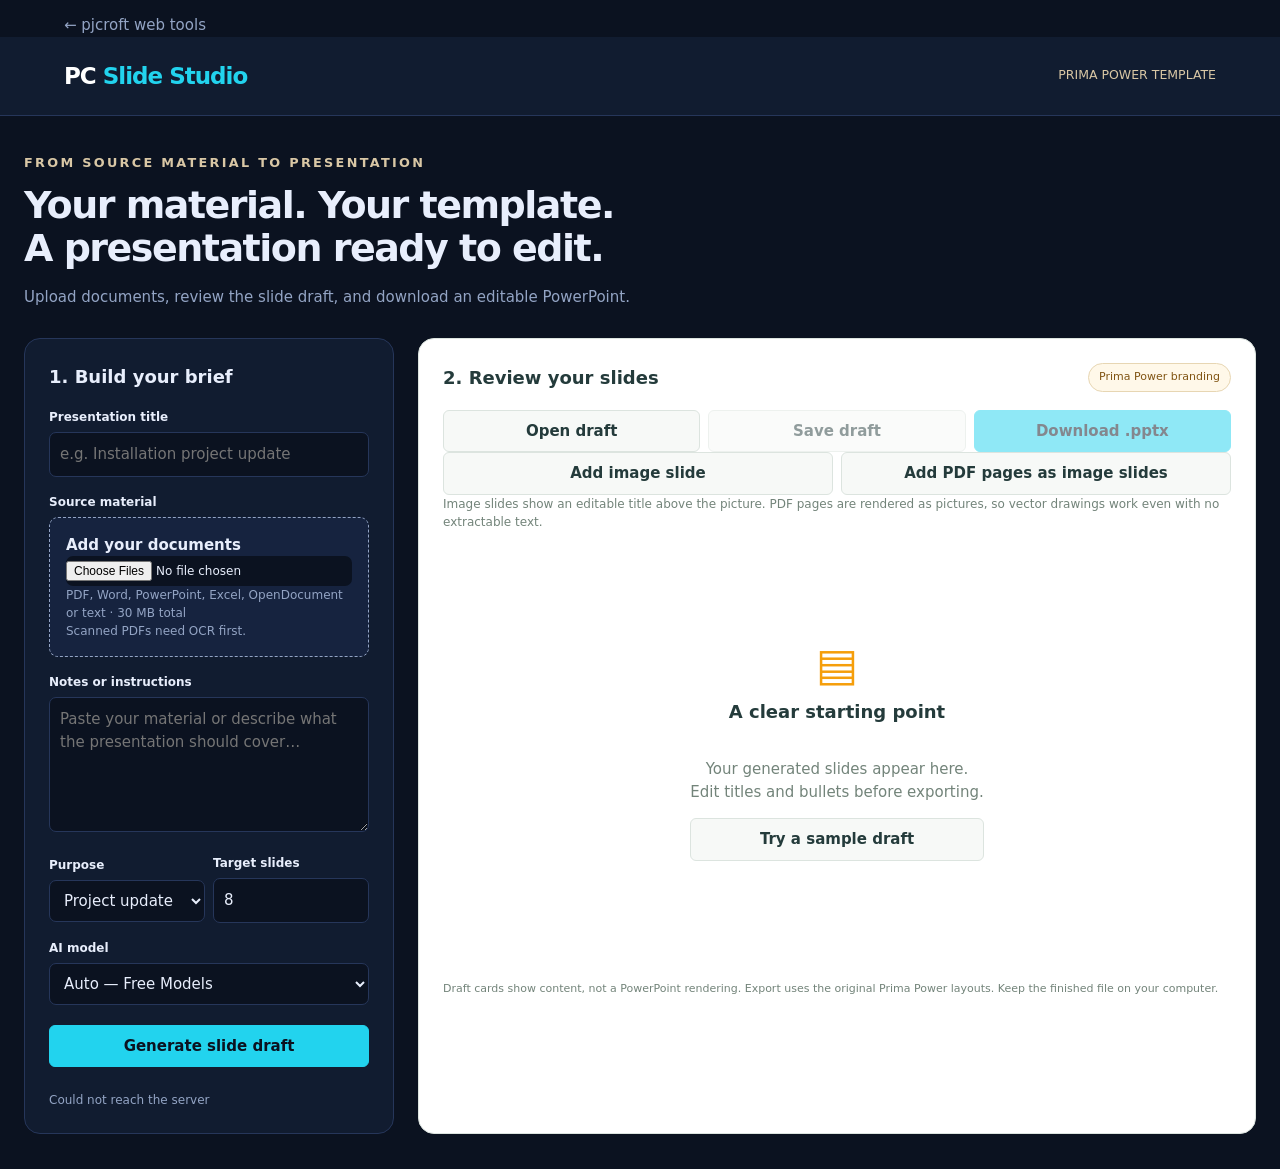
==== pc-slide-studio/static/index.html @ 3c65cc6b "Initial commit: PC Plan 1.2 + shift-click colour, PC Slide Studio v3, PC Form Studio" ====
<!doctype html><html lang="en"><meta charset="utf-8"><meta name="viewport" content="width=device-width,initial-scale=1"><title>PC Slide Studio</title><style>
:root{--green:#123e35;--gold:#c9a655;--ink:#20352f;--muted:#6a7872}*{box-sizing:border-box}body{margin:0;background:#f4f5ef;color:var(--ink);font:15px/1.5 system-ui,sans-serif}header{background:var(--green);color:white;padding:22px 5%;display:flex;align-items:center;justify-content:space-between}header strong{font-size:23px;letter-spacing:-1px}header small{color:#d5c28e}main{max-width:1300px;margin:35px auto;padding:0 24px}.eyebrow{letter-spacing:2px;font-size:11px;font-weight:750;color:#96772e}h1{font-size:38px;line-height:1.15;letter-spacing:-1.5px;margin:10px 0}p{color:var(--muted)}.grid{display:grid;grid-template-columns:370px 1fr;gap:24px;margin-top:30px}.panel{background:white;border:1px solid #dfe4da;border-radius:16px;padding:24px;box-shadow:0 8px 24px #193c3005}h2{font-size:18px;margin:0 0 18px}label{display:block;font-size:12px;font-weight:700;margin:16px 0 6px}input,textarea,select{font:inherit;width:100%;border:1px solid #d6ddd4;border-radius:7px;padding:10px;background:#fcfdf9;color:var(--ink)}textarea{resize:vertical}input:focus,textarea:focus,select:focus{outline:2px solid var(--gold)}button{font:inherit;font-weight:650;border:0;border-radius:7px;padding:11px 16px;cursor:pointer;background:var(--green);color:white}button:disabled{opacity:.5;cursor:wait}.primary{width:100%;background:var(--gold);color:#23372e;margin-top:20px}.secondary{background:#eef2e9;color:var(--green)}.row{display:flex;gap:8px;align-items:center;flex-wrap:wrap}.row>*{flex:1}.drop{border:1px dashed #9cac9b;background:#f6f8f1;border-radius:9px;padding:16px}.drop input{font-size:12px;border:0;background:none;padding:5px 0}.help{font-size:12px;color:var(--muted)}#status{padding:12px 0;font-size:13px;white-space:pre-wrap}#status.error{color:#a03525}.toolbar{display:flex;justify-content:space-between;gap:10px;align-items:center;margin-bottom:18px}.toolbar h2{margin:0}.empty{min-height:430px;display:grid;place-content:center;text-align:center;padding:30px}.icon{font-size:45px;color:var(--gold)}.slide{border:1px solid #dde3d9;border-radius:10px;margin:14px 0;padding:18px}.slide-head{display:flex;align-items:center;gap:8px}.slide-head b{color:#8b7033;font-size:12px;margin-right:auto}.slide-head button{padding:4px 9px;font-size:12px}.slide select{width:115px;font-size:12px;padding:5px}.slide label{margin-top:10px}.slide textarea{min-height:95px}.badge{border:1px solid #ced8c6;border-radius:20px;padding:5px 10px;font-size:11px;color:#476046}.footer{font-size:11px;margin:20px 0;color:var(--muted)}@media(max-width:850px){.grid{grid-template-columns:1fr}h1{font-size:30px}.toolbar{flex-wrap:wrap}header{padding:18px 24px}}@media(prefers-reduced-motion:no-preference){button:hover{filter:brightness(1.08)}}
</style><link rel="stylesheet" href="midnight-template.css"><style>
body{background:var(--bg);color:var(--text)}header{background:var(--panel);border-bottom:1px solid var(--line)}header small{color:var(--tan)}header strong span{color:var(--accent)!important}main>p{color:var(--muted)}.eyebrow{color:var(--tan)}.panel{background:var(--panel);border-color:var(--line);box-shadow:none}.panel:first-child input,.panel:first-child textarea,.panel:first-child select{background:var(--bg);border-color:var(--line);color:var(--text)}.drop{background:var(--panel2);border-color:var(--muted)}.help,.footer{color:var(--muted)}input:focus,textarea:focus,select:focus{outline-color:var(--accent)}button,.primary{background:var(--accent);color:var(--bg);border-color:var(--accent)}button:hover,.primary:hover{background:var(--accent-hover)}.secondary{background:var(--panel2);color:var(--text);border-color:var(--line)}.secondary:hover{background:var(--glow)}.grid>.panel:nth-child(2){background:var(--paper);color:var(--paper-text);border-color:var(--paper-line)}.grid>.panel:nth-child(2) .secondary{background:var(--paper-head);color:var(--paper-text);border-color:var(--paper-line)}.grid>.panel:nth-child(2) .secondary:hover{background:var(--tan-light)}.grid>.panel:nth-child(2) input,.grid>.panel:nth-child(2) textarea,.grid>.panel:nth-child(2) select{background:var(--paper);color:var(--paper-text);border-color:var(--paper-line)}.grid>.panel:nth-child(2) .help,.grid>.panel:nth-child(2) .footer,.empty p{color:var(--paper-muted)}.slide{border-color:var(--paper-line)}.slide-head b,.icon{color:var(--accent2)}.badge{background:var(--paper-phase);color:#805413;border-color:#e7d6b3}#status.error{color:#ffb4a1}
</style><div class="homebar" style="padding:14px 5% 0"><a href="../">← pjcroft web tools</a></div><header><strong>PC <span style="color:var(--accent)">Slide Studio</span></strong><small>PRIMA POWER TEMPLATE</small></header><main><span class="eyebrow">FROM SOURCE MATERIAL TO PRESENTATION</span><h1>Your material. Your template.<br>A presentation ready to edit.</h1><p>Upload documents, review the slide draft, and download an editable PowerPoint.</p><div class="grid"><section class="panel"><h2>1. Build your brief</h2><form id="brief"><label for="title">Presentation title</label><input id="title" name="title" placeholder="e.g. Installation project update" maxlength="140"><label>Source material</label><div class="drop"><strong>Add your documents</strong><input aria-label="Upload source material" id="files" name="files" type="file" multiple accept=".pdf,.docx,.pptx,.xls,.xlsx,.odt,.ods,.html,.htm,.rtf,.txt,.md,.csv,.tsv,.json"><div class="help">PDF, Word, PowerPoint, Excel, OpenDocument or text · 30 MB total<br>Scanned PDFs need OCR first.</div></div><label for="notes">Notes or instructions</label><textarea id="notes" name="notes" rows="5" placeholder="Paste your material or describe what the presentation should cover…"></textarea><div class="row"><div><label for="purpose">Purpose</label><select id="purpose" name="purpose"><option>Project update</option><option>Customer presentation</option><option>Training</option><option>Proposal</option><option>General presentation</option></select></div><div><label for="count">Target slides</label><input id="count" name="count" type="number" value="8" min="3" max="30"></div></div><label for="model">AI model</label><select id="model" name="model"><option value="openrouter/free">Auto — Free Models</option><option value="nvidia/nemotron-3-super-120b-a12b:free">Nemotron 3 Super — Free</option></select><button class="primary" id="generate">Generate slide draft</button></form><div id="status" role="status" aria-live="polite"></div><div class="help" id="connection">Checking AI connection…</div></section><section class="panel"><div class="toolbar"><h2>2. Review your slides</h2><span class="badge" id="counter">Prima Power branding</span></div><div class="row"><button class="secondary" id="load">Open draft</button><button class="secondary" id="save" disabled>Save draft</button><button id="export" disabled>Download .pptx</button></div><div class="row"><button class="secondary" id="addImage">Add image slide</button><button class="secondary" id="addPdfPages">Add PDF pages as image slides</button></div><input type="file" accept=".png,.jpg,.jpeg" id="imagefile" hidden><input type="file" accept=".pdf" id="pdffile" hidden><div class="help">Image slides show an editable title above the picture. PDF pages are rendered as pictures, so vector drawings work even with no extractable text.</div><input type="file" accept=".json" id="draftfile" hidden><div id="slides"><div class="empty"><div class="icon">▤</div><h2>A clear starting point</h2><p>Your generated slides appear here.<br>Edit titles and bullets before exporting.</p><button class="secondary" id="demo">Try a sample draft</button></div></div><button class="secondary" id="add" hidden>+ Add content slide</button><div class="footer">Draft cards show content, not a PowerPoint rendering. Export uses the original Prima Power layouts. Keep the finished file on your computer.</div></section></div></main><script>
let deck=null;const $=s=>document.querySelector(s);const msg=(t,error=false)=>{$('#status').textContent=t;$('#status').className=error?'error':''};
function download(blob,name){const u=URL.createObjectURL(blob);const a=document.createElement('a');a.href=u;a.download=name;a.click();setTimeout(()=>URL.revokeObjectURL(u),3000)}
function render(){const host=$('#slides');host.replaceChildren();deck.slides.forEach((s,i)=>{const card=document.createElement('div');card.className='slide';const head=document.createElement('div');head.className='slide-head';const n=document.createElement('b');n.textContent=String(i+1).padStart(2,'0');head.append(n);const sel=document.createElement('select');sel.setAttribute('aria-label','Slide layout');['cover','content','section','closing','image'].forEach(v=>{const o=document.createElement('option');o.value=v;o.textContent=v[0].toUpperCase()+v.slice(1);sel.append(o)});sel.value=s.layout;sel.onchange=()=>{s.layout=sel.value;render()};head.append(sel);[['↑',()=>{if(i>0){[deck.slides[i-1],deck.slides[i]]=[s,deck.slides[i-1]];render()}}],['↓',()=>{if(i<deck.slides.length-1){[deck.slides[i+1],deck.slides[i]]=[s,deck.slides[i+1]];render()}}],['Remove',()=>{if(deck.slides.length>1){deck.slides.splice(i,1);render()}}]].forEach(([text,fn])=>{const b=document.createElement('button');b.className='secondary';b.textContent=text;b.onclick=fn;head.append(b)});card.append(head);const l=document.createElement('label');l.textContent='Slide title';const title=document.createElement('input');title.value=s.title||'';title.maxLength=140;title.oninput=()=>s.title=title.value; l.append(title);card.append(l);if(s.layout==='content'){const bl=document.createElement('label');bl.textContent='Bullets · one per line (up to 6)';const body=document.createElement('textarea');body.value=(s.bullets||[]).join('\n');body.oninput=()=>s.bullets=body.value.split('\n').filter(x=>x.trim());bl.append(body);card.append(bl)}if(s.layout==='closing'){const p=document.createElement('p');p.className='help';p.textContent='Uses the original THANK YOU closing layout. Custom text is not shown on this layout.';card.append(p)}if(s.layout==='image'){const p=document.createElement('p');p.className='help';p.textContent='Title is shown above the picture. Bullets are not shown on image slides.';card.append(p);if(s.image){const img=document.createElement('img');img.src=s.image;img.style.cssText='width:100%;border:1px solid #dde3d9;border-radius:6px';card.append(img)}const fi=document.createElement('input');fi.type='file';fi.accept='.png,.jpg,.jpeg';fi.onchange=async e=>{const f=e.target.files[0];if(!f)return;const rd=new FileReader();rd.onload=()=>{s.image=rd.result;render()};rd.readAsDataURL(f)};card.append(fi)}host.append(card)});$('#save').disabled=$('#export').disabled=false;$('#add').hidden=false;$('#counter').textContent=deck.slides.length+' slides';}
$('#brief').onsubmit=async e=>{e.preventDefault();const b=$('#generate');b.disabled=true;msg('Reading your material and drafting slides… This can take up to 3 minutes.');try{const r=await fetch('api/draft',{method:'POST',body:new FormData(e.target)});const d=await r.json();if(!r.ok)throw Error(d.error||'Generation failed');deck=d.deck;render();msg('Draft ready. Review all facts before exporting.\nModel: '+d.model)}catch(e){msg(e.message,true)}finally{b.disabled=false}};
$('#export').onclick=async()=>{const b=$('#export');b.disabled=true;try{const r=await fetch('api/export',{method:'POST',headers:{'Content-Type':'application/json'},body:JSON.stringify(deck)});if(!r.ok)throw Error((await r.json()).error);download(await r.blob(),(deck.title||'presentation').replace(/[^a-z0-9_-]/gi,'-')+'.pptx');msg('PowerPoint downloaded. You can edit it in PowerPoint or LibreOffice.')}catch(e){msg(e.message,true)}finally{b.disabled=false}};
$('#save').onclick=()=>download(new Blob([JSON.stringify(deck,null,2)],{type:'application/json'}),'pc-slide-draft.json');$('#load').onclick=()=>$('#draftfile').click();$('#draftfile').onchange=async e=>{try{const d=JSON.parse(await e.target.files[0].text());if(!Array.isArray(d.slides)||!d.slides.length||d.slides.length>40||d.slides.some(s=>!s||typeof s.title!=='string'||!['cover','content','section','closing','image'].includes(s.layout)||!Array.isArray(s.bullets)||s.bullets.some(b=>typeof b!=='string')))throw Error('Invalid draft');deck=d;render();msg('Draft loaded.')}catch(e){msg('Could not open this draft file.',true)}e.target.value=''};
$('#add').onclick=()=>{if(deck.slides.length>=40)return msg('Maximum 40 slides.',true);deck.slides.push({layout:'content',title:'New slide',bullets:[]});render()};$('#addImage').onclick=()=>$('#imagefile').click();
$('#imagefile').onchange=e=>{for(const f of e.target.files){const rd=new FileReader();rd.onload=()=>{if(!deck)deck={title:'Presentation',slides:[]};deck.slides.push({layout:'image',title:f.name.replace(/\.[^.]+$/,''),bullets:[],image:rd.result});render()};rd.readAsDataURL(f)}e.target.value=''};
$('#addPdfPages').onclick=()=>$('#pdffile').click();
$('#pdffile').onchange=async e=>{const f=e.target.files[0];if(!f)return;msg('Rendering PDF pages as pictures…');try{const fd=new FormData();fd.append('file',f);const r=await fetch('api/pdf-images',{method:'POST',body:fd});const d=await r.json();if(!r.ok)throw Error(d.error||'Could not render PDF');if(!deck)deck={title:f.name.replace(/\.[^.]+$/,''),slides:[]};const base=f.name.replace(/\.[^.]+$/,'');d.pages.forEach(p=>deck.slides.push({layout:'image',title:base+' — page '+p.page,bullets:[],image:p.image}));render();msg('Added '+d.pages.length+' image slide(s)'+(d.total>d.rendered?' (first '+d.rendered+' of '+d.total+' pages)':'')+'. Edit the titles, reorder, then export.')}catch(err){msg(err.message,true)}e.target.value=''};
$('#demo').onclick=()=>{deck={title:'Installation project update',slides:[{layout:'cover',title:'Installation project update',bullets:[]},{layout:'section',title:'Project overview',bullets:[]},{layout:'content',title:'Site readiness',bullets:['Example: Confirm foundation readiness before delivery','Example: Review power and utilities with the site team','Example: Agree on access for installation resources']},{layout:'closing',title:'THANK YOU',bullets:[]}]};render();msg('Sample content only. Replace it with your project details.')};fetch('api/status').then(r=>r.json()).then(s=>$('#connection').textContent=s.configured?'AI key configured · Free models only':'AI key not configured · Sample, editing and export still work').catch(()=>$('#connection').textContent='Could not reach the server');
</script></html>
---- pc-slide-studio/static/midnight-template.css ----
/* ============================================================
   pjcroft web tools — Midnight Electric + beige/tan
   Starter template for new apps. Copy this file into a new
   tool, link it, and build on it — don't re-pick colours.
   Pattern: dark navy chrome around the outside, cyan for the
   main action, amber for highlights, tan for secondary text,
   and a WHITE work surface in the middle (Gantt, task table,
   PDF pages — never dark).
   ============================================================ */

:root {
  /* Dark chrome */
  --bg: #0b1220;        /* page / sidebar background */
  --panel: #111c30;     /* cards, panels */
  --panel2: #16233f;    /* raised panels, table headers on dark */
  --glow: #16324f;      /* optional radial glow on the hub */
  --text: #e8eefc;      /* main text on dark */
  --muted: #93a4c4;     /* secondary text on dark */
  --line: #26365a;      /* borders on dark */
  --line-dark: #1e2f4a; /* subtle row dividers on dark */

  /* Accents */
  --accent: #22d3ee;    /* primary buttons, links, highlights */
  --accent-hover: #67e8f9;
  --accent2: #f59e0b;   /* amber highlights, milestones, warnings */
  --tan: #d9c7a5;       /* beige/tan secondary text, eyebrows */
  --tan-light: #efe6cf; /* lighter tan inner panels / buttons */

  /* White work surface (keep the document area light) */
  --paper: #ffffff;
  --paper-text: #243b3b;
  --paper-muted: #73847a;
  --paper-line: #dce4df;
  --paper-row: #edf1ed;
  --paper-head: #f7f9f7;
  --paper-selected: #fff0d0;
  --paper-phase: #fff8e9;
}

* { box-sizing: border-box; }

body {
  margin: 0;
  font-family: system-ui, sans-serif;
  color: var(--text);
  background: var(--bg);
}

a { color: var(--accent); }
a:hover { color: var(--accent-hover); }

/* ---- Buttons ---- */
button {
  cursor: pointer;
  border: 1px solid var(--line);
  border-radius: 6px;
  background: var(--panel2);
  color: var(--text);
  padding: 9px 13px;
}
button:hover { border-color: var(--accent); }

button.primary {
  background: var(--accent);
  border-color: var(--accent);
  color: var(--bg);
}
button.primary:hover { background: var(--accent-hover); }

/* ---- Sidebar / chrome ---- */
aside {
  background: var(--bg);
  color: var(--text);
}
aside .nav { color: var(--text); }
aside .nav:hover { background: var(--panel2); color: var(--tan); }

/* ---- Home link (pattern for every app page) ---- */
/* <div class="homebar"><a href="../">← pjcroft web tools</a></div> */
.homebar a {
  color: var(--muted);
  text-decoration: none;
}
.homebar a:hover { color: var(--tan); }

/* ---- Cards ---- */
.card {
  background: var(--panel);
  border: 1px solid var(--line);
  border-radius: 9px;
  padding: 20px;
}
.eyebrow {
  color: var(--tan);
  letter-spacing: 0.18em;
  text-transform: uppercase;
  font-size: 0.8rem;
  font-weight: 700;
}
.muted { color: var(--muted); }

/* ---- White work surface ---- */
.workspace {
  background: var(--paper);
  color: var(--paper-text);
  border: 1px solid var(--paper-line);
  border-radius: 9px;
}
.workspace th {
  background: var(--paper-head);
  color: var(--paper-muted);
  border-bottom: 1px solid var(--paper-line);
}
.workspace td { border-bottom: 1px solid var(--paper-row); }
.workspace tr.selected td { background: var(--paper-selected); }
.workspace tr.phase td { background: var(--paper-phase); }

/* ---- Tan inspector panel (Form Studio pattern) ---- */
.inspector {
  background: var(--tan);
  color: var(--bg);
}
.inspector .inner {
  background: var(--tan-light);
  color: var(--bg);
}
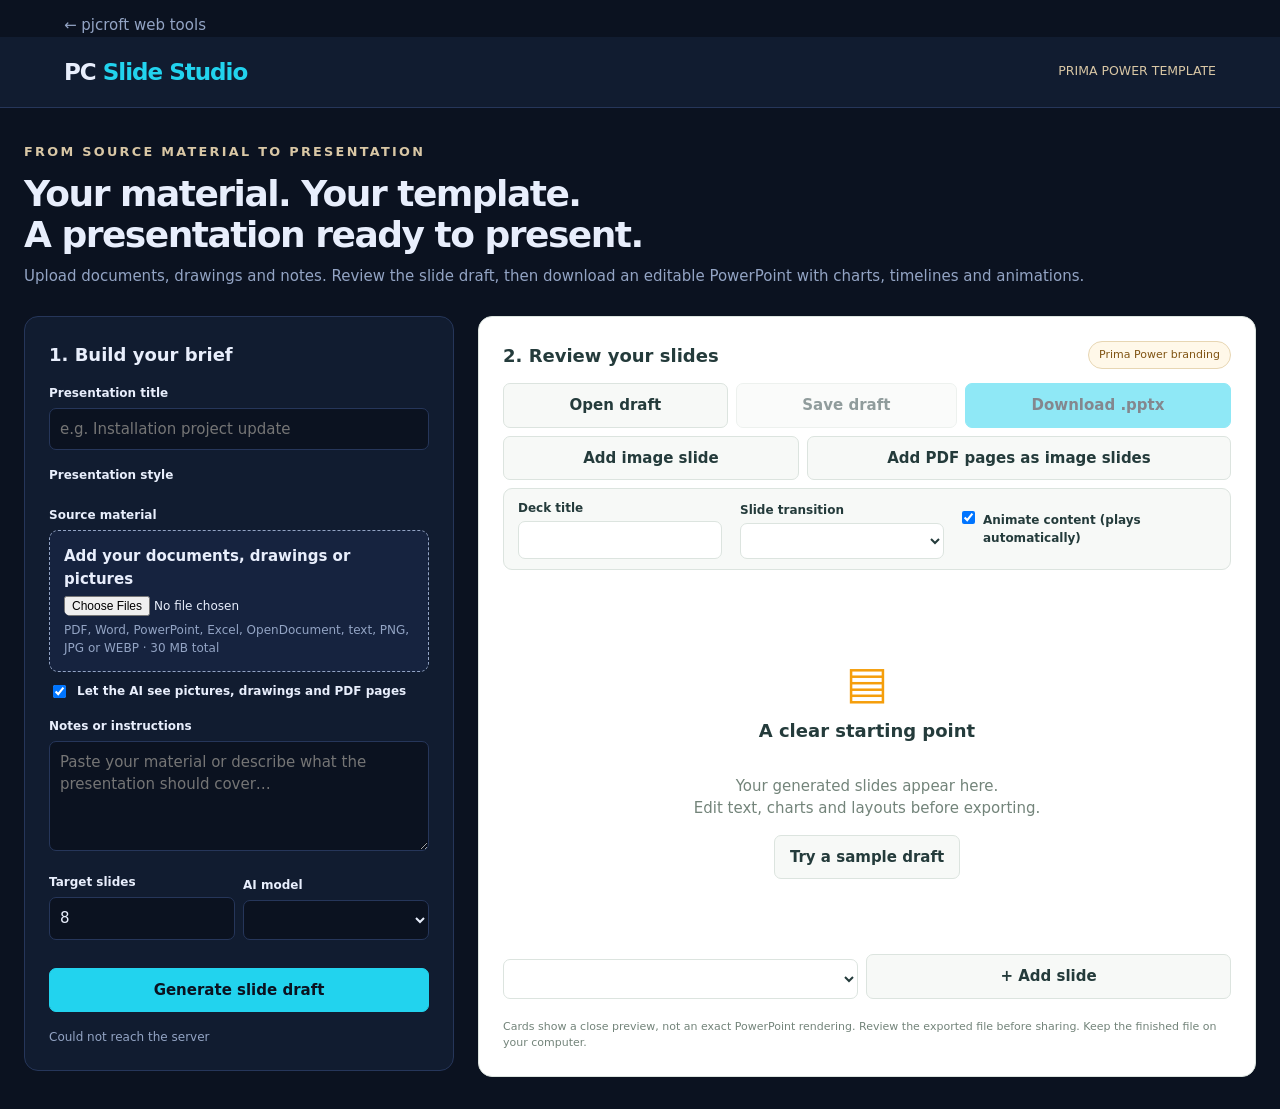
==== commit af524a36: "PC Slide Studio: redesigned exports, new slide types, vision prompts, more free models - Rebuild exp" ====
--- a/pc-slide-studio/static/index.html
+++ b/pc-slide-studio/static/index.html
@@ -1,17 +1,103 @@
-<!doctype html><html lang="en"><meta charset="utf-8"><meta name="viewport" content="width=device-width,initial-scale=1"><title>PC Slide Studio</title><style>
-:root{--green:#123e35;--gold:#c9a655;--ink:#20352f;--muted:#6a7872}*{box-sizing:border-box}body{margin:0;background:#f4f5ef;color:var(--ink);font:15px/1.5 system-ui,sans-serif}header{background:var(--green);color:white;padding:22px 5%;display:flex;align-items:center;justify-content:space-between}header strong{font-size:23px;letter-spacing:-1px}header small{color:#d5c28e}main{max-width:1300px;margin:35px auto;padding:0 24px}.eyebrow{letter-spacing:2px;font-size:11px;font-weight:750;color:#96772e}h1{font-size:38px;line-height:1.15;letter-spacing:-1.5px;margin:10px 0}p{color:var(--muted)}.grid{display:grid;grid-template-columns:370px 1fr;gap:24px;margin-top:30px}.panel{background:white;border:1px solid #dfe4da;border-radius:16px;padding:24px;box-shadow:0 8px 24px #193c3005}h2{font-size:18px;margin:0 0 18px}label{display:block;font-size:12px;font-weight:700;margin:16px 0 6px}input,textarea,select{font:inherit;width:100%;border:1px solid #d6ddd4;border-radius:7px;padding:10px;background:#fcfdf9;color:var(--ink)}textarea{resize:vertical}input:focus,textarea:focus,select:focus{outline:2px solid var(--gold)}button{font:inherit;font-weight:650;border:0;border-radius:7px;padding:11px 16px;cursor:pointer;background:var(--green);color:white}button:disabled{opacity:.5;cursor:wait}.primary{width:100%;background:var(--gold);color:#23372e;margin-top:20px}.secondary{background:#eef2e9;color:var(--green)}.row{display:flex;gap:8px;align-items:center;flex-wrap:wrap}.row>*{flex:1}.drop{border:1px dashed #9cac9b;background:#f6f8f1;border-radius:9px;padding:16px}.drop input{font-size:12px;border:0;background:none;padding:5px 0}.help{font-size:12px;color:var(--muted)}#status{padding:12px 0;font-size:13px;white-space:pre-wrap}#status.error{color:#a03525}.toolbar{display:flex;justify-content:space-between;gap:10px;align-items:center;margin-bottom:18px}.toolbar h2{margin:0}.empty{min-height:430px;display:grid;place-content:center;text-align:center;padding:30px}.icon{font-size:45px;color:var(--gold)}.slide{border:1px solid #dde3d9;border-radius:10px;margin:14px 0;padding:18px}.slide-head{display:flex;align-items:center;gap:8px}.slide-head b{color:#8b7033;font-size:12px;margin-right:auto}.slide-head button{padding:4px 9px;font-size:12px}.slide select{width:115px;font-size:12px;padding:5px}.slide label{margin-top:10px}.slide textarea{min-height:95px}.badge{border:1px solid #ced8c6;border-radius:20px;padding:5px 10px;font-size:11px;color:#476046}.footer{font-size:11px;margin:20px 0;color:var(--muted)}@media(max-width:850px){.grid{grid-template-columns:1fr}h1{font-size:30px}.toolbar{flex-wrap:wrap}header{padding:18px 24px}}@media(prefers-reduced-motion:no-preference){button:hover{filter:brightness(1.08)}}
-</style><link rel="stylesheet" href="midnight-template.css"><style>
-body{background:var(--bg);color:var(--text)}header{background:var(--panel);border-bottom:1px solid var(--line)}header small{color:var(--tan)}header strong span{color:var(--accent)!important}main>p{color:var(--muted)}.eyebrow{color:var(--tan)}.panel{background:var(--panel);border-color:var(--line);box-shadow:none}.panel:first-child input,.panel:first-child textarea,.panel:first-child select{background:var(--bg);border-color:var(--line);color:var(--text)}.drop{background:var(--panel2);border-color:var(--muted)}.help,.footer{color:var(--muted)}input:focus,textarea:focus,select:focus{outline-color:var(--accent)}button,.primary{background:var(--accent);color:var(--bg);border-color:var(--accent)}button:hover,.primary:hover{background:var(--accent-hover)}.secondary{background:var(--panel2);color:var(--text);border-color:var(--line)}.secondary:hover{background:var(--glow)}.grid>.panel:nth-child(2){background:var(--paper);color:var(--paper-text);border-color:var(--paper-line)}.grid>.panel:nth-child(2) .secondary{background:var(--paper-head);color:var(--paper-text);border-color:var(--paper-line)}.grid>.panel:nth-child(2) .secondary:hover{background:var(--tan-light)}.grid>.panel:nth-child(2) input,.grid>.panel:nth-child(2) textarea,.grid>.panel:nth-child(2) select{background:var(--paper);color:var(--paper-text);border-color:var(--paper-line)}.grid>.panel:nth-child(2) .help,.grid>.panel:nth-child(2) .footer,.empty p{color:var(--paper-muted)}.slide{border-color:var(--paper-line)}.slide-head b,.icon{color:var(--accent2)}.badge{background:var(--paper-phase);color:#805413;border-color:#e7d6b3}#status.error{color:#ffb4a1}
-</style><div class="homebar" style="padding:14px 5% 0"><a href="../">← pjcroft web tools</a></div><header><strong>PC <span style="color:var(--accent)">Slide Studio</span></strong><small>PRIMA POWER TEMPLATE</small></header><main><span class="eyebrow">FROM SOURCE MATERIAL TO PRESENTATION</span><h1>Your material. Your template.<br>A presentation ready to edit.</h1><p>Upload documents, review the slide draft, and download an editable PowerPoint.</p><div class="grid"><section class="panel"><h2>1. Build your brief</h2><form id="brief"><label for="title">Presentation title</label><input id="title" name="title" placeholder="e.g. Installation project update" maxlength="140"><label>Source material</label><div class="drop"><strong>Add your documents</strong><input aria-label="Upload source material" id="files" name="files" type="file" multiple accept=".pdf,.docx,.pptx,.xls,.xlsx,.odt,.ods,.html,.htm,.rtf,.txt,.md,.csv,.tsv,.json"><div class="help">PDF, Word, PowerPoint, Excel, OpenDocument or text · 30 MB total<br>Scanned PDFs need OCR first.</div></div><label for="notes">Notes or instructions</label><textarea id="notes" name="notes" rows="5" placeholder="Paste your material or describe what the presentation should cover…"></textarea><div class="row"><div><label for="purpose">Purpose</label><select id="purpose" name="purpose"><option>Project update</option><option>Customer presentation</option><option>Training</option><option>Proposal</option><option>General presentation</option></select></div><div><label for="count">Target slides</label><input id="count" name="count" type="number" value="8" min="3" max="30"></div></div><label for="model">AI model</label><select id="model" name="model"><option value="openrouter/free">Auto — Free Models</option><option value="nvidia/nemotron-3-super-120b-a12b:free">Nemotron 3 Super — Free</option></select><button class="primary" id="generate">Generate slide draft</button></form><div id="status" role="status" aria-live="polite"></div><div class="help" id="connection">Checking AI connection…</div></section><section class="panel"><div class="toolbar"><h2>2. Review your slides</h2><span class="badge" id="counter">Prima Power branding</span></div><div class="row"><button class="secondary" id="load">Open draft</button><button class="secondary" id="save" disabled>Save draft</button><button id="export" disabled>Download .pptx</button></div><div class="row"><button class="secondary" id="addImage">Add image slide</button><button class="secondary" id="addPdfPages">Add PDF pages as image slides</button></div><input type="file" accept=".png,.jpg,.jpeg" id="imagefile" hidden><input type="file" accept=".pdf" id="pdffile" hidden><div class="help">Image slides show an editable title above the picture. PDF pages are rendered as pictures, so vector drawings work even with no extractable text.</div><input type="file" accept=".json" id="draftfile" hidden><div id="slides"><div class="empty"><div class="icon">▤</div><h2>A clear starting point</h2><p>Your generated slides appear here.<br>Edit titles and bullets before exporting.</p><button class="secondary" id="demo">Try a sample draft</button></div></div><button class="secondary" id="add" hidden>+ Add content slide</button><div class="footer">Draft cards show content, not a PowerPoint rendering. Export uses the original Prima Power layouts. Keep the finished file on your computer.</div></section></div></main><script>
-let deck=null;const $=s=>document.querySelector(s);const msg=(t,error=false)=>{$('#status').textContent=t;$('#status').className=error?'error':''};
-function download(blob,name){const u=URL.createObjectURL(blob);const a=document.createElement('a');a.href=u;a.download=name;a.click();setTimeout(()=>URL.revokeObjectURL(u),3000)}
-function render(){const host=$('#slides');host.replaceChildren();deck.slides.forEach((s,i)=>{const card=document.createElement('div');card.className='slide';const head=document.createElement('div');head.className='slide-head';const n=document.createElement('b');n.textContent=String(i+1).padStart(2,'0');head.append(n);const sel=document.createElement('select');sel.setAttribute('aria-label','Slide layout');['cover','content','section','closing','image'].forEach(v=>{const o=document.createElement('option');o.value=v;o.textContent=v[0].toUpperCase()+v.slice(1);sel.append(o)});sel.value=s.layout;sel.onchange=()=>{s.layout=sel.value;render()};head.append(sel);[['↑',()=>{if(i>0){[deck.slides[i-1],deck.slides[i]]=[s,deck.slides[i-1]];render()}}],['↓',()=>{if(i<deck.slides.length-1){[deck.slides[i+1],deck.slides[i]]=[s,deck.slides[i+1]];render()}}],['Remove',()=>{if(deck.slides.length>1){deck.slides.splice(i,1);render()}}]].forEach(([text,fn])=>{const b=document.createElement('button');b.className='secondary';b.textContent=text;b.onclick=fn;head.append(b)});card.append(head);const l=document.createElement('label');l.textContent='Slide title';const title=document.createElement('input');title.value=s.title||'';title.maxLength=140;title.oninput=()=>s.title=title.value; l.append(title);card.append(l);if(s.layout==='content'){const bl=document.createElement('label');bl.textContent='Bullets · one per line (up to 6)';const body=document.createElement('textarea');body.value=(s.bullets||[]).join('\n');body.oninput=()=>s.bullets=body.value.split('\n').filter(x=>x.trim());bl.append(body);card.append(bl)}if(s.layout==='closing'){const p=document.createElement('p');p.className='help';p.textContent='Uses the original THANK YOU closing layout. Custom text is not shown on this layout.';card.append(p)}if(s.layout==='image'){const p=document.createElement('p');p.className='help';p.textContent='Title is shown above the picture. Bullets are not shown on image slides.';card.append(p);if(s.image){const img=document.createElement('img');img.src=s.image;img.style.cssText='width:100%;border:1px solid #dde3d9;border-radius:6px';card.append(img)}const fi=document.createElement('input');fi.type='file';fi.accept='.png,.jpg,.jpeg';fi.onchange=async e=>{const f=e.target.files[0];if(!f)return;const rd=new FileReader();rd.onload=()=>{s.image=rd.result;render()};rd.readAsDataURL(f)};card.append(fi)}host.append(card)});$('#save').disabled=$('#export').disabled=false;$('#add').hidden=false;$('#counter').textContent=deck.slides.length+' slides';}
-$('#brief').onsubmit=async e=>{e.preventDefault();const b=$('#generate');b.disabled=true;msg('Reading your material and drafting slides… This can take up to 3 minutes.');try{const r=await fetch('api/draft',{method:'POST',body:new FormData(e.target)});const d=await r.json();if(!r.ok)throw Error(d.error||'Generation failed');deck=d.deck;render();msg('Draft ready. Review all facts before exporting.\nModel: '+d.model)}catch(e){msg(e.message,true)}finally{b.disabled=false}};
-$('#export').onclick=async()=>{const b=$('#export');b.disabled=true;try{const r=await fetch('api/export',{method:'POST',headers:{'Content-Type':'application/json'},body:JSON.stringify(deck)});if(!r.ok)throw Error((await r.json()).error);download(await r.blob(),(deck.title||'presentation').replace(/[^a-z0-9_-]/gi,'-')+'.pptx');msg('PowerPoint downloaded. You can edit it in PowerPoint or LibreOffice.')}catch(e){msg(e.message,true)}finally{b.disabled=false}};
-$('#save').onclick=()=>download(new Blob([JSON.stringify(deck,null,2)],{type:'application/json'}),'pc-slide-draft.json');$('#load').onclick=()=>$('#draftfile').click();$('#draftfile').onchange=async e=>{try{const d=JSON.parse(await e.target.files[0].text());if(!Array.isArray(d.slides)||!d.slides.length||d.slides.length>40||d.slides.some(s=>!s||typeof s.title!=='string'||!['cover','content','section','closing','image'].includes(s.layout)||!Array.isArray(s.bullets)||s.bullets.some(b=>typeof b!=='string')))throw Error('Invalid draft');deck=d;render();msg('Draft loaded.')}catch(e){msg('Could not open this draft file.',true)}e.target.value=''};
-$('#add').onclick=()=>{if(deck.slides.length>=40)return msg('Maximum 40 slides.',true);deck.slides.push({layout:'content',title:'New slide',bullets:[]});render()};$('#addImage').onclick=()=>$('#imagefile').click();
-$('#imagefile').onchange=e=>{for(const f of e.target.files){const rd=new FileReader();rd.onload=()=>{if(!deck)deck={title:'Presentation',slides:[]};deck.slides.push({layout:'image',title:f.name.replace(/\.[^.]+$/,''),bullets:[],image:rd.result});render()};rd.readAsDataURL(f)}e.target.value=''};
-$('#addPdfPages').onclick=()=>$('#pdffile').click();
-$('#pdffile').onchange=async e=>{const f=e.target.files[0];if(!f)return;msg('Rendering PDF pages as pictures…');try{const fd=new FormData();fd.append('file',f);const r=await fetch('api/pdf-images',{method:'POST',body:fd});const d=await r.json();if(!r.ok)throw Error(d.error||'Could not render PDF');if(!deck)deck={title:f.name.replace(/\.[^.]+$/,''),slides:[]};const base=f.name.replace(/\.[^.]+$/,'');d.pages.forEach(p=>deck.slides.push({layout:'image',title:base+' — page '+p.page,bullets:[],image:p.image}));render();msg('Added '+d.pages.length+' image slide(s)'+(d.total>d.rendered?' (first '+d.rendered+' of '+d.total+' pages)':'')+'. Edit the titles, reorder, then export.')}catch(err){msg(err.message,true)}e.target.value=''};
-$('#demo').onclick=()=>{deck={title:'Installation project update',slides:[{layout:'cover',title:'Installation project update',bullets:[]},{layout:'section',title:'Project overview',bullets:[]},{layout:'content',title:'Site readiness',bullets:['Example: Confirm foundation readiness before delivery','Example: Review power and utilities with the site team','Example: Agree on access for installation resources']},{layout:'closing',title:'THANK YOU',bullets:[]}]};render();msg('Sample content only. Replace it with your project details.')};fetch('api/status').then(r=>r.json()).then(s=>$('#connection').textContent=s.configured?'AI key configured · Free models only':'AI key not configured · Sample, editing and export still work').catch(()=>$('#connection').textContent='Could not reach the server');
-</script></html>
+<!doctype html>
+<html lang="en">
+<head>
+<meta charset="utf-8">
+<meta name="viewport" content="width=device-width,initial-scale=1">
+<title>PC Slide Studio</title>
+<link rel="stylesheet" href="midnight-template.css">
+<link rel="stylesheet" href="app.css">
+</head>
+<body>
+<div class="homebar"><a href="../">← pjcroft web tools</a></div>
+<header>
+  <strong>PC <span>Slide Studio</span></strong>
+  <small>PRIMA POWER TEMPLATE</small>
+</header>
+<main>
+  <span class="eyebrow">From source material to presentation</span>
+  <h1>Your material. Your template.<br>A presentation ready to present.</h1>
+  <p class="lede">Upload documents, drawings and notes. Review the slide draft, then download an editable PowerPoint with charts, timelines and animations.</p>
+
+  <div class="grid">
+    <section class="panel" id="brief-panel">
+      <h2>1. Build your brief</h2>
+      <form id="brief">
+        <label for="title">Presentation title</label>
+        <input id="title" name="title" placeholder="e.g. Installation project update" maxlength="140">
+
+        <fieldset class="styles">
+          <legend>Presentation style</legend>
+          <div id="style-chips" class="chips" role="radiogroup" aria-label="Presentation style"></div>
+          <figure id="style-preview" class="stylecard" hidden>
+            <img id="style-img" alt="" width="960" height="540">
+            <figcaption><b id="style-name"></b><span id="style-blurb"></span><span id="style-mix" class="mix"></span></figcaption>
+          </figure>
+        </fieldset>
+
+        <label>Source material</label>
+        <div class="drop">
+          <strong>Add your documents, drawings or pictures</strong>
+          <input aria-label="Upload source material" id="files" name="files" type="file" multiple>
+          <div class="help">PDF, Word, PowerPoint, Excel, OpenDocument, text, PNG, JPG or WEBP · 30 MB total</div>
+        </div>
+        <label class="check"><input type="checkbox" id="use-images" checked> Let the AI see pictures, drawings and PDF pages</label>
+        <div class="help" id="image-hint"></div>
+
+        <label for="notes">Notes or instructions</label>
+        <textarea id="notes" name="notes" rows="4" placeholder="Paste your material or describe what the presentation should cover…"></textarea>
+
+        <div class="row two">
+          <div><label for="count">Target slides</label><input id="count" name="count" type="number" value="8" min="3" max="30"></div>
+          <div><label for="model">AI model</label><select id="model" name="model"></select></div>
+        </div>
+        <div class="help" id="model-note"></div>
+
+        <button class="primary" id="generate">Generate slide draft</button>
+      </form>
+      <div id="status" role="status" aria-live="polite"></div>
+      <div class="help" id="connection">Checking AI connection…</div>
+    </section>
+
+    <section class="panel paper" id="review-panel">
+      <div class="toolbar">
+        <h2>2. Review your slides</h2>
+        <span class="badge" id="counter">Prima Power branding</span>
+      </div>
+      <div class="row buttons">
+        <button class="secondary" id="load">Open draft</button>
+        <button class="secondary" id="save" disabled>Save draft</button>
+        <button id="export" disabled>Download .pptx</button>
+      </div>
+      <div class="row buttons">
+        <button class="secondary" id="addImage">Add image slide</button>
+        <button class="secondary" id="addPdfPages">Add PDF pages as image slides</button>
+      </div>
+      <div class="deckopts" id="deckopts" hidden>
+        <label>Deck title <input id="deck-title" maxlength="140"></label>
+        <label>Slide transition <select id="transition"></select></label>
+        <label class="check"><input type="checkbox" id="animations" checked> Animate content (plays automatically)</label>
+      </div>
+      <input type="file" accept=".png,.jpg,.jpeg,.webp" id="imagefile" multiple hidden>
+      <input type="file" accept=".pdf" id="pdffile" hidden>
+      <input type="file" accept=".json" id="draftfile" hidden>
+
+      <div id="slides">
+        <div class="empty">
+          <div class="icon">▤</div>
+          <h2>A clear starting point</h2>
+          <p>Your generated slides appear here.<br>Edit text, charts and layouts before exporting.</p>
+          <button class="secondary" id="demo">Try a sample draft</button>
+        </div>
+      </div>
+
+      <div class="row addrow" id="addrow" hidden>
+        <select id="add-layout" aria-label="Slide type to add"></select>
+        <button class="secondary" id="add">+ Add slide</button>
+      </div>
+      <div class="footer">Cards show a close preview, not an exact PowerPoint rendering. Review the exported file before sharing. Keep the finished file on your computer.</div>
+    </section>
+  </div>
+</main>
+<script src="app.js"></script>
+</body>
+</html>
--- a/pc-slide-studio/static/app.css
+++ b/pc-slide-studio/static/app.css
@@ -0,0 +1,137 @@
+/* PC Slide Studio. Colour tokens come from midnight-template.css. */
+*{box-sizing:border-box}
+body{margin:0;background:var(--bg);color:var(--text);font:15px/1.5 system-ui,sans-serif}
+.homebar{padding:14px 5% 0}
+header{background:var(--panel);border-bottom:1px solid var(--line);color:var(--text);padding:18px 5%;display:flex;align-items:center;justify-content:space-between}
+header strong{font-size:23px;letter-spacing:-1px}
+header strong span{color:var(--accent)}
+header small{color:var(--tan)}
+main{max-width:1400px;margin:32px auto;padding:0 24px}
+h1{font-size:36px;line-height:1.15;letter-spacing:-1.5px;margin:10px 0}
+h2{font-size:18px;margin:0 0 16px}
+.lede{color:var(--muted);margin:0}
+p{color:var(--muted)}
+.grid{display:grid;grid-template-columns:minmax(340px,430px) 1fr;gap:24px;margin-top:28px;align-items:start}
+.panel{background:var(--panel);border:1px solid var(--line);border-radius:14px;padding:24px}
+.panel.paper{background:var(--paper);color:var(--paper-text);border-color:var(--paper-line)}
+label{display:block;font-size:12px;font-weight:700;margin:16px 0 6px}
+label.check{display:flex;gap:8px;align-items:flex-start;font-weight:600;margin:10px 0 4px}
+label.check input{width:auto;margin-top:3px}
+input,textarea,select{font:inherit;width:100%;border:1px solid var(--line);border-radius:7px;padding:9px 10px;background:var(--bg);color:var(--text)}
+.paper input,.paper textarea,.paper select{background:var(--paper);color:var(--paper-text);border-color:var(--paper-line)}
+textarea{resize:vertical}
+input:focus-visible,textarea:focus-visible,select:focus-visible,button:focus-visible{outline:2px solid var(--accent);outline-offset:1px}
+.paper input:focus-visible,.paper textarea:focus-visible,.paper select:focus-visible,.paper button:focus-visible{outline-color:var(--accent2)}
+button{font:inherit;font-weight:650;border-radius:7px;padding:10px 15px}
+button:disabled{opacity:.5;cursor:not-allowed}
+button:not(.secondary):not(.chip){background:var(--accent);color:var(--bg);border:1px solid var(--accent)}
+button:not(.secondary):not(.chip):hover:not(:disabled){background:var(--accent-hover)}
+.primary{width:100%;margin-top:20px}
+.secondary{background:var(--panel2);color:var(--text);border:1px solid var(--line)}
+.paper .secondary{background:var(--paper-head);color:var(--paper-text);border-color:var(--paper-line)}
+.paper .secondary:hover:not(:disabled){background:var(--tan-light);border-color:var(--tan)}
+.row{display:flex;gap:8px;align-items:flex-end;flex-wrap:wrap;margin:0 0 8px}
+.row>*{flex:1}
+.row.two>div{min-width:0}
+.buttons button{flex:1 1 auto}
+.help{font-size:12px;color:var(--muted);margin-top:4px}
+.paper .help,.paper .footer,.paper p{color:var(--paper-muted)}
+.eyebrow{color:var(--tan)}
+.drop{border:1px dashed var(--muted);background:var(--panel2);border-radius:9px;padding:14px}
+.drop input{border:0;background:none;padding:6px 0 0;font-size:12px}
+#status{padding:12px 0 0;font-size:13px;white-space:pre-wrap}
+#status.error{color:#ffb4a1}
+.toolbar{display:flex;justify-content:space-between;gap:10px;align-items:center;margin-bottom:14px}
+.toolbar h2{margin:0}
+.badge{border:1px solid #e7d6b3;background:var(--paper-phase);color:#805413;border-radius:20px;padding:5px 10px;font-size:11px}
+.footer{font-size:11px;margin:20px 0 0}
+
+/* style picker */
+fieldset.styles{border:0;padding:0;margin:16px 0 0}
+fieldset.styles legend{font-size:12px;font-weight:700;padding:0;margin-bottom:6px}
+.chips{display:flex;flex-wrap:wrap;gap:6px}
+.chip{border:1px solid var(--line);background:var(--panel2);color:var(--text);border-radius:20px;padding:6px 12px;font-size:13px;font-weight:600;cursor:pointer}
+.chip:hover{border-color:var(--accent)}
+.chip[aria-checked=true]{background:var(--accent);color:var(--bg);border-color:var(--accent)}
+.stylecard{margin:12px 0 0;border:1px solid var(--line);border-radius:10px;overflow:hidden;background:var(--bg)}
+.stylecard img{display:block;width:100%;height:auto;background:var(--panel2)}
+.stylecard figcaption{padding:10px 12px;font-size:12.5px;color:var(--muted);display:grid;gap:3px}
+.stylecard figcaption b{color:var(--text);font-size:14px}
+.stylecard .mix{color:var(--tan);font-size:11.5px}
+
+/* deck options */
+.deckopts{display:flex;flex-wrap:wrap;gap:12px 18px;align-items:end;border:1px solid var(--paper-line);background:var(--paper-head);border-radius:9px;padding:10px 14px;margin:6px 0 4px}
+.deckopts label{margin:0;flex:1 1 180px}
+.deckopts label.check{flex:1 1 230px;align-self:center}
+.deckopts input,.deckopts select{margin-top:4px}
+.deckopts label.check input{margin:0}
+
+/* empty state */
+.empty{min-height:380px;display:grid;place-content:center;justify-items:center;text-align:center;padding:30px}
+.icon{font-size:45px;color:var(--accent2)}
+
+/* slide cards */
+.slide{border:1px solid var(--paper-line);border-radius:10px;margin:14px 0;padding:14px 16px;background:var(--paper)}
+.slide-head{display:flex;align-items:center;gap:6px;flex-wrap:wrap;margin-bottom:10px}
+.slide-head b{color:var(--accent2);font-size:13px;margin-right:6px}
+.slide-head select{width:150px;font-size:13px;padding:5px 8px}
+.slide-head .sp{margin-right:auto}
+.slide-head button{padding:4px 9px;font-size:12px}
+.slide-body{display:grid;grid-template-columns:minmax(0,1fr) minmax(220px,340px);gap:18px;align-items:start}
+.fields label{margin:10px 0 4px}
+.fields label:first-child{margin-top:0}
+.fields textarea{min-height:84px;font-size:14px}
+.fields textarea.mono{font-family:ui-monospace,SFMono-Regular,Menlo,monospace;font-size:13px}
+.fields .row{align-items:end}
+.fields details{margin-top:10px}
+.fields summary{cursor:pointer;font-size:12px;font-weight:700;color:var(--paper-muted)}
+.fields .thumb{max-width:200px;max-height:120px;border:1px solid var(--paper-line);border-radius:6px;display:block;margin:6px 0}
+.note{font-size:12px;color:var(--paper-muted);margin:8px 0 0}
+
+/* mini slide preview (all sizes in cqw so it scales with the card) */
+.pv{container-type:inline-size;aspect-ratio:16/9;border-radius:6px;overflow:hidden;position:relative;border:1px solid var(--paper-line);background:#eef0f2;color:#1b2a3a}
+.pv .in{position:absolute;inset:0;font-size:3cqw;line-height:1.25}
+.pv *{box-sizing:border-box}
+.pv.dark{background:linear-gradient(135deg,#0b2f63,#0b6fb8);color:#fff;border:0}
+.pv .logo{position:absolute;right:4cqw;top:3cqw;font-weight:800;color:#0089cf;font-size:2.6cqw;line-height:1}
+.pv .logo::after{content:"";display:inline-block;width:2cqw;height:2cqw;background:#f58220;margin-left:.8cqw;vertical-align:-.2cqw}
+.pv.dark .logo{display:none}
+.pv .pt{position:absolute;left:5cqw;top:4cqw;right:22cqw;font-weight:800;font-size:4.2cqw;line-height:1.1}
+.pv .bar{width:7cqw;height:.7cqw;background:#f58220;margin:2cqw 0}
+.pv .big{position:absolute;left:6cqw;right:30cqw;top:30%;font-weight:800;font-size:5.2cqw;line-height:1.15}
+.pv .sub{font-weight:400;font-size:3cqw;color:#bfe3f7;margin-top:1.4cqw}
+.pv .body{position:absolute;left:5cqw;right:5cqw;top:17cqw;bottom:6cqw;display:flex;gap:2cqw}
+.pv .c{background:#fff;border-radius:1cqw;box-shadow:0 .4cqw 1.2cqw #0038622e;padding:2cqw 2.4cqw;flex:1;min-width:0;overflow:hidden;position:relative}
+.pv .c.ac::before{content:"";position:absolute;left:0;top:0;bottom:0;width:.8cqw;background:#f58220}
+.pv .c.tp::before{content:"";position:absolute;left:0;right:0;top:0;height:.8cqw;background:var(--a,#0089cf)}
+.pv .c.navy{background:#003862;color:#fff}
+.pv .c.hd{padding:0}
+.pv .c.hd>h4{margin:0;padding:1.4cqw 2cqw;background:#003862;color:#fff;font-size:2.8cqw}
+.pv .c.hd.b2>h4{background:#0089cf}
+.pv .c.hd>div{padding:1.6cqw 2cqw}
+.pv ul{margin:0;padding:0;list-style:none}
+.pv li{position:relative;padding-left:3cqw;margin:0 0 1.2cqw}
+.pv li::before{content:"";position:absolute;left:0;top:1cqw;width:1.3cqw;height:1.3cqw;background:#f58220}
+.pv .num{font-weight:800;font-size:6cqw;color:var(--a,#0089cf);line-height:1.1}
+.pv .lbl{font-weight:700;font-size:2.9cqw}
+.pv .nt{color:#636466;font-size:2.3cqw}
+.pv .take{position:absolute;left:5cqw;right:5cqw;bottom:6cqw;background:#003862;color:#fff;font-weight:700;border-left:.9cqw solid #f58220;border-radius:1cqw;padding:1.4cqw 2.4cqw;font-size:2.6cqw}
+.pv .take~.body{bottom:16cqw}
+.pv .ag{display:grid;grid-template-columns:repeat(2,1fr);gap:1.6cqw;width:100%;align-content:start}
+.pv .ag div{background:#fff;border-radius:1cqw;padding:1.4cqw 2cqw;font-weight:700;display:flex;gap:1.6cqw;align-items:center;box-shadow:0 .3cqw 1cqw #0038621f}
+.pv .ag i{font-style:normal;background:#0089cf;color:#fff;border-radius:50%;width:4cqw;height:4cqw;display:grid;place-items:center;font-size:2.2cqw;flex:none}
+.pv .tl{display:flex;gap:1.4cqw;width:100%;align-items:flex-start}
+.pv .tl>div{flex:1;min-width:0;text-align:center}
+.pv .tl i{font-style:normal;width:5cqw;height:5cqw;border-radius:50%;background:var(--a,#0089cf);color:#fff;font-weight:800;display:grid;place-items:center;margin:0 auto 1.6cqw;border:.5cqw solid #fff;font-size:2.4cqw}
+.pv .tl .c{text-align:left;padding:1.8cqw 1.4cqw}
+.pv table{border-collapse:collapse;width:100%;background:#fff;font-size:2.4cqw}
+.pv th{background:#003862;color:#fff;text-align:left;padding:1.1cqw 1.4cqw}
+.pv td{padding:1cqw 1.4cqw}
+.pv tr:nth-child(even) td{background:#f3f6f9}
+.pv svg{width:100%;height:100%;display:block}
+.pv img{max-width:100%;max-height:100%;object-fit:contain;display:block;margin:auto}
+.pv .cap{text-align:center;font-style:italic;color:#636466;font-size:2.2cqw}
+
+@media(max-width:1000px){.grid{grid-template-columns:1fr}.slide-body{grid-template-columns:1fr}h1{font-size:28px}}
+@media(max-width:600px){main{padding:0 14px}.panel{padding:18px}}
+@media(prefers-reduced-motion:no-preference){button{transition:background .12s,border-color .12s}}
